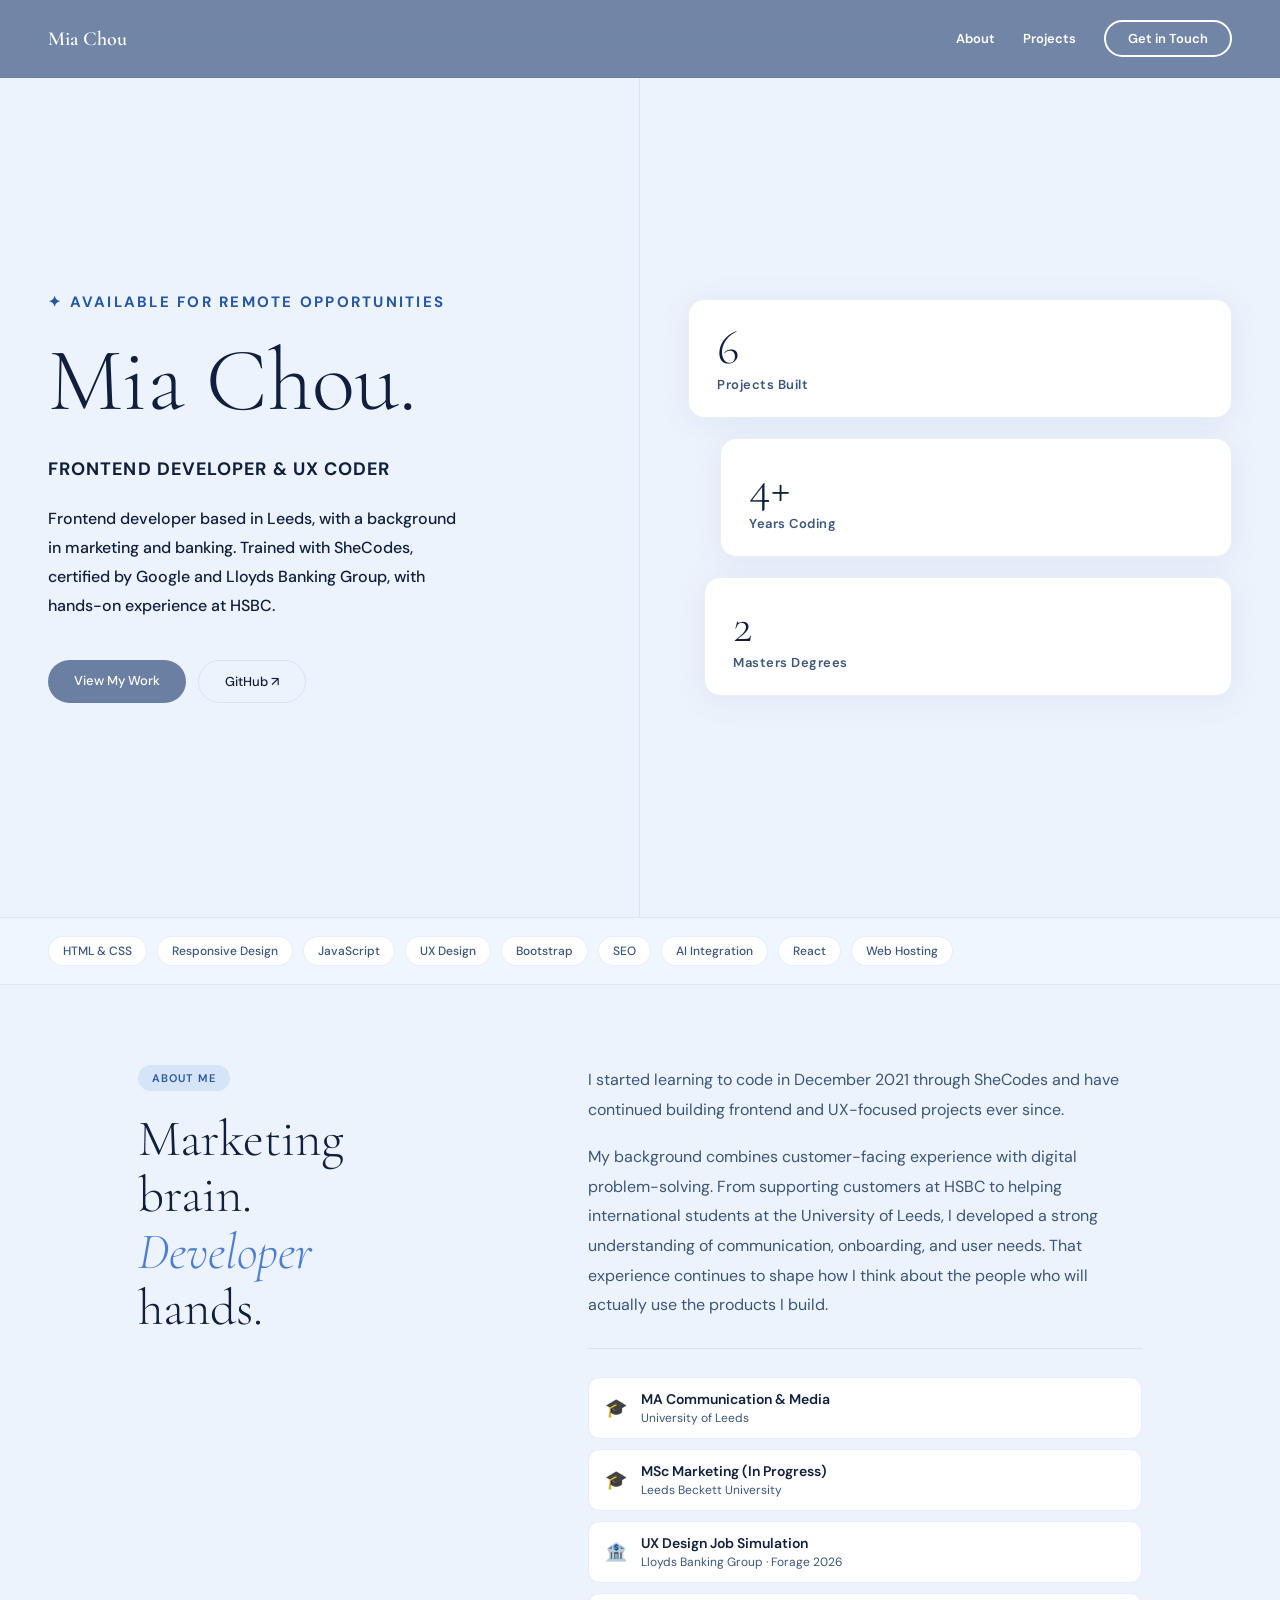
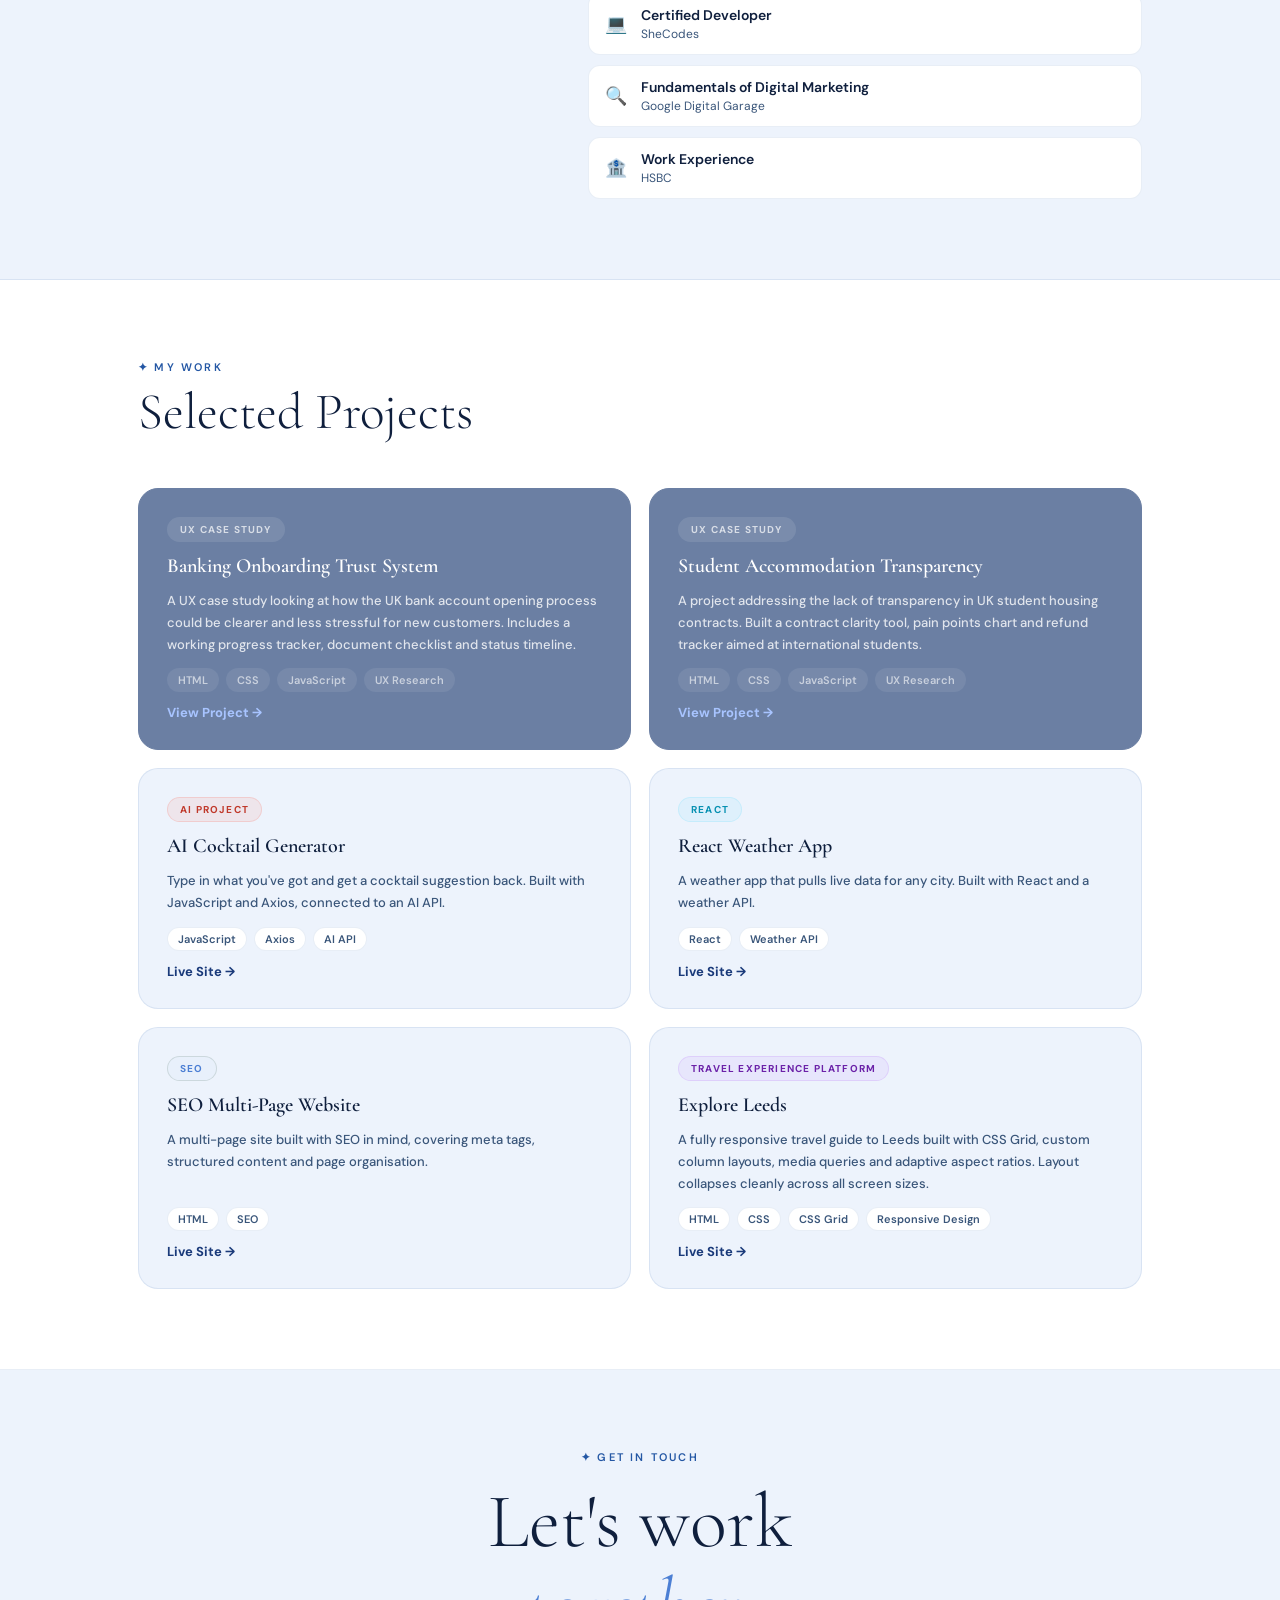
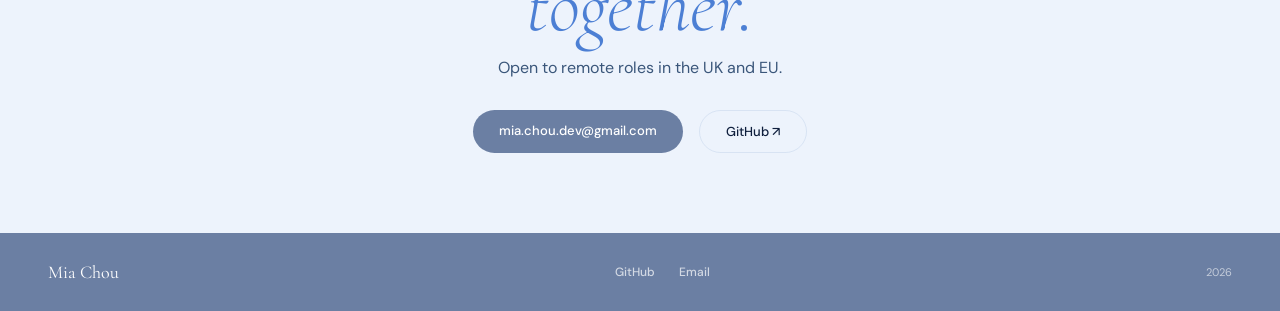
==== index.html @ 25f8f803 "Add files via upload" ====
<!DOCTYPE html>
<html lang="en">
<head>
  <meta charset="UTF-8">
  <meta name="viewport" content="width=device-width, initial-scale=1.0">
  <title>Mia Chou — Frontend Developer</title>
  <link rel="preconnect" href="https://fonts.googleapis.com">
  <link href="https://fonts.googleapis.com/css2?family=Cormorant+Garamond:ital,wght@0,300;0,400;0,600;1,300;1,400&family=DM+Sans:wght@300;400;500;600&display=swap" rel="stylesheet">
  <style>
    *, *::before, *::after { box-sizing: border-box; margin: 0; padding: 0; }
    :root {
      --bg:#EDF3FC; --surface:#FFFFFF; --surface-2:#F0F6FF;
      --ink:#0F1F3D; --ink-mid:#3A567A; --muted:#7A96BB;
      --rose:#2457A4; --rose-pale:#D6E4F7;
      --sage:#4C7FD4; --sage-pale:#E8F0FB;
      --border:rgba(36,87,164,0.1); --shadow:0 4px 32px rgba(36,87,164,0.08);
    }
    html { scroll-behavior: smooth; } a { -webkit-tap-highlight-color: transparent; }
    body { font-family: 'DM Sans', sans-serif; background: var(--bg); color: var(--ink); overflow-x: hidden; font-weight: 400; }

    .nav { display:flex; justify-content:space-between; align-items:center; padding:20px 48px; background:rgba(107,127,163,0.95); backdrop-filter:blur(12px); border-bottom:1px solid var(--border); position:sticky; top:0; z-index:100; }
    .nav-logo { font-family:'Cormorant Garamond',serif; font-size:20px; font-weight:600; color:#ffffff; text-decoration:none; }
    .nav-links { display:flex; align-items:center; gap:28px; }
    .nav-links a, .nav-links a:link, .nav-links a:visited, .nav-links a:active { font-size:13px; font-weight:600; color:#ffffff; text-decoration:none; transition:color 0.2s; } .nav-links a:hover { color:rgba(255,255,255,0.7); }
    .nav-links a:hover { color:var(--ink); }
    .nav-cta, .nav-cta:link, .nav-cta:visited, .nav-cta:hover, .nav-cta:active { background:transparent!important; color:#ffffff!important; padding:8px 22px!important; border-radius:100px!important; font-size:13px!important; font-weight:600!important; border:2px solid #ffffff!important; text-decoration:none!important; }
    .nav-cta:hover { background:var(--rose)!important; }

    .hero { min-height:calc(100vh - 61px); display:grid; grid-template-columns:1fr 1fr; }
    .hero-left { padding:80px 48px; display:flex; flex-direction:column; justify-content:center; border-right:1px solid var(--border); }
    .hero-eyebrow { font-size:15px; font-weight:700; letter-spacing:0.15em; text-transform:uppercase; color:var(--rose); margin-bottom:24px; animation:fadeUp 0.8s ease both; }
    .hero-title { font-family:'Cormorant Garamond',serif; font-size:clamp(52px,7vw,96px); font-weight:300; line-height:1.0; color:var(--ink); margin-bottom:32px; animation:fadeUp 0.8s ease 0.1s both; }
    .hero-title-italic { font-family:'Cormorant Garamond',serif; font-weight:300; color:var(--ink); }
    .hero-role { font-size:18px; font-weight:700; color:var(--ink); letter-spacing:0.06em; text-transform:uppercase; margin-bottom:24px; animation:fadeUp 0.8s ease 0.3s both; }
    .hero-desc { font-size:16px; line-height:1.8; color:var(--ink); font-weight:500; max-width:420px; margin-bottom:40px; animation:fadeUp 0.8s ease 0.4s both; }
    .hero-actions { display:flex; gap:12px; flex-wrap:wrap; animation:fadeUp 0.8s ease 0.5s both; }
    .btn-primary { background:#6B7FA3; color:#fff; padding:12px 26px; border-radius:100px; font-size:13px; font-weight:500; text-decoration:none; transition:background 0.2s,transform 0.2s; }
    .btn-primary:hover { background:#5A6E92; transform:translateY(-2px); }
    .btn-ghost { background:transparent; color:var(--ink); padding:12px 26px; border-radius:100px; border:1px solid var(--border); font-size:13px; font-weight:500; text-decoration:none; transition:border-color 0.2s,transform 0.2s; }
    .btn-ghost:hover { border-color:var(--ink); transform:translateY(-2px); }

    .hero-right { display:flex; flex-direction:column; padding:80px 48px; gap:20px; justify-content:center; animation:fadeUp 0.8s ease 0.3s both; }
    .hero-stat-card { background:var(--surface); border:1px solid var(--border); border-radius:16px; padding:24px 28px; box-shadow:var(--shadow); transition:transform 0.3s; }
    .hero-stat-card:hover { transform:translateY(-3px); }
    .hero-stat-card:nth-child(2) { margin-left:32px; }
    .hero-stat-card:nth-child(3) { margin-left:16px; }
    .stat-num { font-family:'Cormorant Garamond',serif; font-size:48px; font-weight:300; color:var(--ink); line-height:1; margin-bottom:4px; }
    .stat-label { font-size:13px; color:var(--ink-mid); font-weight:600; letter-spacing:0.04em; }

    .skills-strip { border-top:1px solid var(--border); border-bottom:1px solid var(--border); padding:18px 48px; display:flex; gap:10px; flex-wrap:wrap; background:var(--surface-2); }
    .skill-pill { font-size:12px; font-weight:500; padding:6px 14px; border-radius:100px; border:1px solid var(--border); background:var(--surface); color:var(--ink-mid); }

    .container { max-width:1100px; margin:0 auto; padding:0 48px; }
    .section { padding:80px 0; border-bottom:1px solid var(--border); }
    .section-eyebrow { font-size:11px; font-weight:600; letter-spacing:0.2em; text-transform:uppercase; color:var(--rose); margin-bottom:10px; }
    .section-title { font-family:'Cormorant Garamond',serif; font-size:clamp(32px,4vw,52px); font-weight:300; line-height:1.1; color:var(--ink); margin-bottom:48px; }

    .about-grid { display:grid; grid-template-columns:1fr 1.5fr; gap:80px; align-items:start; }
    .about-left { position:sticky; top:80px; }
    .about-tag { display:inline-block; font-size:11px; font-weight:600; letter-spacing:0.1em; text-transform:uppercase; padding:6px 14px; background:var(--rose-pale); color:var(--rose); border-radius:100px; margin-bottom:20px; }
    .about-big { font-family:'Cormorant Garamond',serif; font-size:clamp(32px,4vw,52px); font-weight:300; line-height:1.1; color:var(--ink); }
    .about-big em { font-style:italic; color:var(--sage); }
    .about-right p { font-size:16px; line-height:1.85; color:var(--ink-mid); font-weight:400; margin-bottom:18px; }
    .about-creds { display:flex; flex-direction:column; gap:10px; margin-top:28px; padding-top:28px; border-top:1px solid var(--border); }
    .cred-row { display:flex; align-items:center; gap:14px; padding:12px 16px; background:var(--surface); border:1px solid var(--border); border-radius:12px; transition:border-color 0.3s; }
    .cred-row:hover { border-color:var(--rose); }
    .cred-emoji { font-size:18px; }
    .cred-text { font-size:14px; font-weight:600; color:var(--ink); }
    .cred-sub { font-size:12px; color:var(--ink-mid); margin-top:2px; font-weight:400; }

    .projects-section { background:var(--surface); }
    .projects-grid { display:grid; grid-template-columns:repeat(2,1fr); gap:18px; }
    .project-card { border:1px solid var(--border); border-radius:20px; padding:28px; display:flex; flex-direction:column; gap:12px; background:var(--bg); opacity:0; transform:translateY(24px); transition:opacity 0.6s ease,transform 0.6s ease,border-color 0.3s,box-shadow 0.3s; }
    .project-card.visible { opacity:1; transform:none; }
    .project-card:hover { border-color:var(--rose); box-shadow:0 8px 40px rgba(196,112,90,0.1); }
    .project-card.dark { background:#6B7FA3; border-color:#6B7FA3; }
    .project-card.dark h3 { color:#fff; }
    .project-card.dark p { color:rgba(255,255,255,0.8); font-weight:500; }
    .project-card.dark .project-tag { background:rgba(255,255,255,0.1); color:rgba(255,255,255,0.7); border-color:transparent; }
    .project-card.dark .project-techs span { background:rgba(255,255,255,0.08); color:rgba(255,255,255,0.6); border-color:transparent; }
    .project-card.dark .project-link { color:#A8C4FF; font-weight:700; }
    .project-card.dark:hover { border-color:var(--rose); }
    .project-tag { display:inline-block; font-size:10px; font-weight:700; letter-spacing:0.12em; text-transform:uppercase; padding:5px 12px; border-radius:100px; background:var(--rose-pale); color:var(--rose); border:1px solid rgba(196,112,90,0.2); width:fit-content; }
    .project-tag.react { background:rgba(97,218,251,0.1); color:#0891b2; border-color:rgba(97,218,251,0.2); }
    .project-tag.js { background:rgba(234,179,8,0.1); color:#854d0e; border-color:rgba(234,179,8,0.2); }
    .project-tag.seo { background:var(--sage-pale); color:var(--sage); border-color:rgba(90,122,101,0.2); }
    .project-tag.travel { background:rgba(168,85,247,0.08); color:#6b21a8; border-color:rgba(168,85,247,0.15); }
    .project-tag.ai { background:rgba(245,69,45,0.08); color:#c0392b; border-color:rgba(245,69,45,0.15); }
    .project-card h3 { font-family:'Cormorant Garamond',serif; font-size:20px; font-weight:600; line-height:1.2; color:var(--ink); }
    .project-card p { font-size:13px; line-height:1.7; color:var(--ink-mid); font-weight:500; flex:1; }
    .project-techs { display:flex; flex-wrap:wrap; gap:7px; }
    .project-techs span { font-size:11px; font-weight:600; padding:4px 10px; border-radius:100px; background:var(--surface); color:var(--ink-mid); border:1px solid var(--border); }
    .project-link { font-size:13px; font-weight:700; color:#1A3A7A; text-decoration:none; transition:letter-spacing 0.2s; margin-top:auto; }
    .project-link:hover { letter-spacing:0.08em; }

    .contact-section { text-align:center; padding:80px 48px; }
    .contact-title { font-family:'Cormorant Garamond',serif; font-size:clamp(40px,6vw,80px); font-weight:300; line-height:1.1; color:var(--ink); margin-bottom:8px; }
    .contact-title em { font-style:italic; color:var(--sage); }
    .contact-sub { font-size:16px; color:var(--ink-mid); font-weight:400; margin-bottom:32px; }
    .contact-links { display:flex; justify-content:center; gap:16px; flex-wrap:wrap; }

    .footer { background:#6B7FA3; padding:28px 48px; display:flex; justify-content:space-between; align-items:center; flex-wrap:wrap; gap:12px; }
    .footer-name { font-family:'Cormorant Garamond',serif; font-size:18px; font-weight:400; color:#fff; }
    .footer-links { display:flex; gap:24px; }
    .footer-links a { font-size:12px; color:rgba(255,255,255,0.7); text-decoration:none; font-weight:500; transition:color 0.2s; }
    .footer-links a:hover { color:#fff; }
    .footer-copy { font-size:11px; color:rgba(255,255,255,0.6); }

    @keyframes fadeUp { from{opacity:0;transform:translateY(20px)} to{opacity:1;transform:none} }

    @media(max-width:768px) {
      .hero{grid-template-columns:1fr} .hero-right{display:none} .hero-left{border-right:none; padding:60px 24px;}
      .about-grid{grid-template-columns:1fr;gap:40px} .about-left{position:static}
      .projects-grid{grid-template-columns:1fr}
      .nav{padding:18px 24px} .skills-strip{padding:16px 24px}
      .container{padding:0 24px} .footer{flex-direction:column;text-align:center;padding:24px;}
    }
  </style>
</head>
<body>

  <nav class="nav">
    <a href="#" class="nav-logo">Mia Chou</a>
    <div class="nav-links">
      <a href="#about">About</a>
      <a href="#projects">Projects</a>
      <a href="#contact" class="nav-cta">Get in Touch</a>
    </div>
  </nav>

  <section class="hero">
    <div class="hero-left">
      <p class="hero-eyebrow">✦ Available for Remote Opportunities</p>
      <h1 class="hero-title">Mia <span class="hero-title-italic">Chou.</span></h1>
      <p class="hero-role">Frontend Developer & UX Coder</p>
      <p class="hero-desc">Frontend developer based in Leeds, with a background in marketing and banking. Trained with SheCodes, certified by Google and Lloyds Banking Group, with hands-on experience at HSBC.</p>
      <div class="hero-actions">
        <a href="#projects" class="btn-primary">View My Work</a>
        <a href="https://github.com/mia-chou" target="_blank" class="btn-ghost">GitHub ↗</a>
      </div>
    </div>
    <div class="hero-right">
      <div class="hero-stat-card"><div class="stat-num">6</div><div class="stat-label">Projects Built</div></div>
      <div class="hero-stat-card"><div class="stat-num">4+</div><div class="stat-label">Years Coding</div></div>
      <div class="hero-stat-card"><div class="stat-num">2</div><div class="stat-label">Masters Degrees</div></div>
    </div>
  </section>

  <div class="skills-strip">
    <div class="skill-pill">HTML & CSS</div><div class="skill-pill">Responsive Design</div>
    <div class="skill-pill">JavaScript</div><div class="skill-pill">UX Design</div>
    <div class="skill-pill">Bootstrap</div><div class="skill-pill">SEO</div>
    <div class="skill-pill">AI Integration</div><div class="skill-pill">React</div>
    <div class="skill-pill">Web Hosting</div>
  </div>

  <section class="section" id="about">
    <div class="container">
      <div class="about-grid">
        <div class="about-left">
          <span class="about-tag">About Me</span>
          <h2 class="about-big">Marketing<br>brain.<br><em>Developer</em><br>hands.</h2>
        </div>
        <div class="about-right">
          <p>I started learning to code in December 2021 through SheCodes and have continued building frontend and UX-focused projects ever since.</p>
          <p>My background combines customer-facing experience with digital problem-solving. From supporting customers at HSBC to helping international students at the University of Leeds, I developed a strong understanding of communication, onboarding, and user needs. That experience continues to shape how I think about the people who will actually use the products I build.</p>
          <div class="about-creds">
            <div class="cred-row"><span class="cred-emoji">🎓</span><div><div class="cred-text">MA Communication & Media</div><div class="cred-sub">University of Leeds</div></div></div>
            <div class="cred-row"><span class="cred-emoji">🎓</span><div><div class="cred-text">MSc Marketing (In Progress)</div><div class="cred-sub">Leeds Beckett University</div></div></div>
            <div class="cred-row"><span class="cred-emoji">🏦</span><div><div class="cred-text">UX Design Job Simulation</div><div class="cred-sub">Lloyds Banking Group · Forage 2026</div></div></div>
            <div class="cred-row"><span class="cred-emoji">💻</span><div><div class="cred-text">Certified Developer</div><div class="cred-sub">SheCodes</div></div></div>
            <div class="cred-row"><span class="cred-emoji">🔍</span><div><div class="cred-text">Fundamentals of Digital Marketing</div><div class="cred-sub">Google Digital Garage</div></div></div>
            <div class="cred-row"><span class="cred-emoji">🏦</span><div><div class="cred-text">Work Experience</div><div class="cred-sub">HSBC</div></div></div>
          </div>
        </div>
      </div>
    </div>
  </section>

  <section class="section projects-section" id="projects">
    <div class="container">
      <p class="section-eyebrow">✦ My Work</p>
      <h2 class="section-title">Selected Projects</h2>
      <div class="projects-grid">
        <div class="project-card dark"><div class="project-tag">UX Case Study</div><h3>Banking Onboarding Trust System</h3><p>A UX case study looking at how the UK bank account opening process could be clearer and less stressful for new customers. Includes a working progress tracker, document checklist and status timeline.</p><div class="project-techs"><span>HTML</span><span>CSS</span><span>JavaScript</span><span>UX Research</span></div><a href="banking.html" class="project-link">View Project →</a></div>
        <div class="project-card dark"><div class="project-tag">UX Case Study</div><h3>Student Accommodation Transparency</h3><p>A project addressing the lack of transparency in UK student housing contracts. Built a contract clarity tool, pain points chart and refund tracker aimed at international students.</p><div class="project-techs"><span>HTML</span><span>CSS</span><span>JavaScript</span><span>UX Research</span></div><a href="project-a.html" class="project-link">View Project →</a></div>
        <div class="project-card"><div class="project-tag ai">AI Project</div><h3>AI Cocktail Generator</h3><p>Type in what you've got and get a cocktail suggestion back. Built with JavaScript and Axios, connected to an AI API.</p><div class="project-techs"><span>JavaScript</span><span>Axios</span><span>AI API</span></div><a href="https://cocktail-generator-project.netlify.app/" target="_blank" class="project-link">Live Site →</a></div>
        <div class="project-card"><div class="project-tag react">React</div><h3>React Weather App</h3><p>A weather app that pulls live data for any city. Built with React and a weather API.</p><div class="project-techs"><span>React</span><span>Weather API</span></div><a href="https://react-weather-clima-app.netlify.app/" target="_blank" class="project-link">Live Site →</a></div>

        <div class="project-card"><div class="project-tag seo">SEO</div><h3>SEO Multi-Page Website</h3><p>A multi-page site built with SEO in mind, covering meta tags, structured content and page organisation.</p><div class="project-techs"><span>HTML</span><span>SEO</span></div><a href="https://seo-multiple-page-project.netlify.app/" target="_blank" class="project-link">Live Site →</a></div>
        <div class="project-card"><div class="project-tag travel">Travel Experience Platform</div><h3>Explore Leeds</h3><p>A fully responsive travel guide to Leeds built with CSS Grid, custom column layouts, media queries and adaptive aspect ratios. Layout collapses cleanly across all screen sizes.</p><div class="project-techs"><span>HTML</span><span>CSS</span><span>CSS Grid</span><span>Responsive Design</span></div><a href="https://leeds-travel-project.netlify.app/" target="_blank" class="project-link">Live Site →</a></div>
      </div>
    </div>
  </section>

  <section class="contact-section" id="contact">
    <p class="section-eyebrow" style="margin-bottom:16px;">✦ Get In Touch</p>
    <h2 class="contact-title">Let's work<br><em>together.</em></h2>
    <p class="contact-sub">Open to remote roles in the UK and EU.</p>
    <div class="contact-links">
      <a href="mailto:mia.chou.dev@gmail.com" class="btn-primary">mia.chou.dev@gmail.com</a>
      <a href="https://github.com/mia-chou" target="_blank" class="btn-ghost">GitHub ↗</a>
    </div>
  </section>

  <footer class="footer">
    <span class="footer-name">Mia Chou</span>
    <div class="footer-links">
      <a href="https://github.com/mia-chou" target="_blank">GitHub</a>
      <a href="mailto:mia.chou.dev@gmail.com">Email</a>
    </div>
    <span class="footer-copy">2026</span>
  </footer>

  <script>
    const obs = new IntersectionObserver(entries => {
      entries.forEach(e => { if (e.isIntersecting) e.target.classList.add('visible'); });
    }, { threshold: 0.08 });
    document.querySelectorAll('.project-card').forEach((card, i) => {
      card.style.transitionDelay = `${i * 0.06}s`;
      obs.observe(card);
    });
  </script>
</body>
</html>
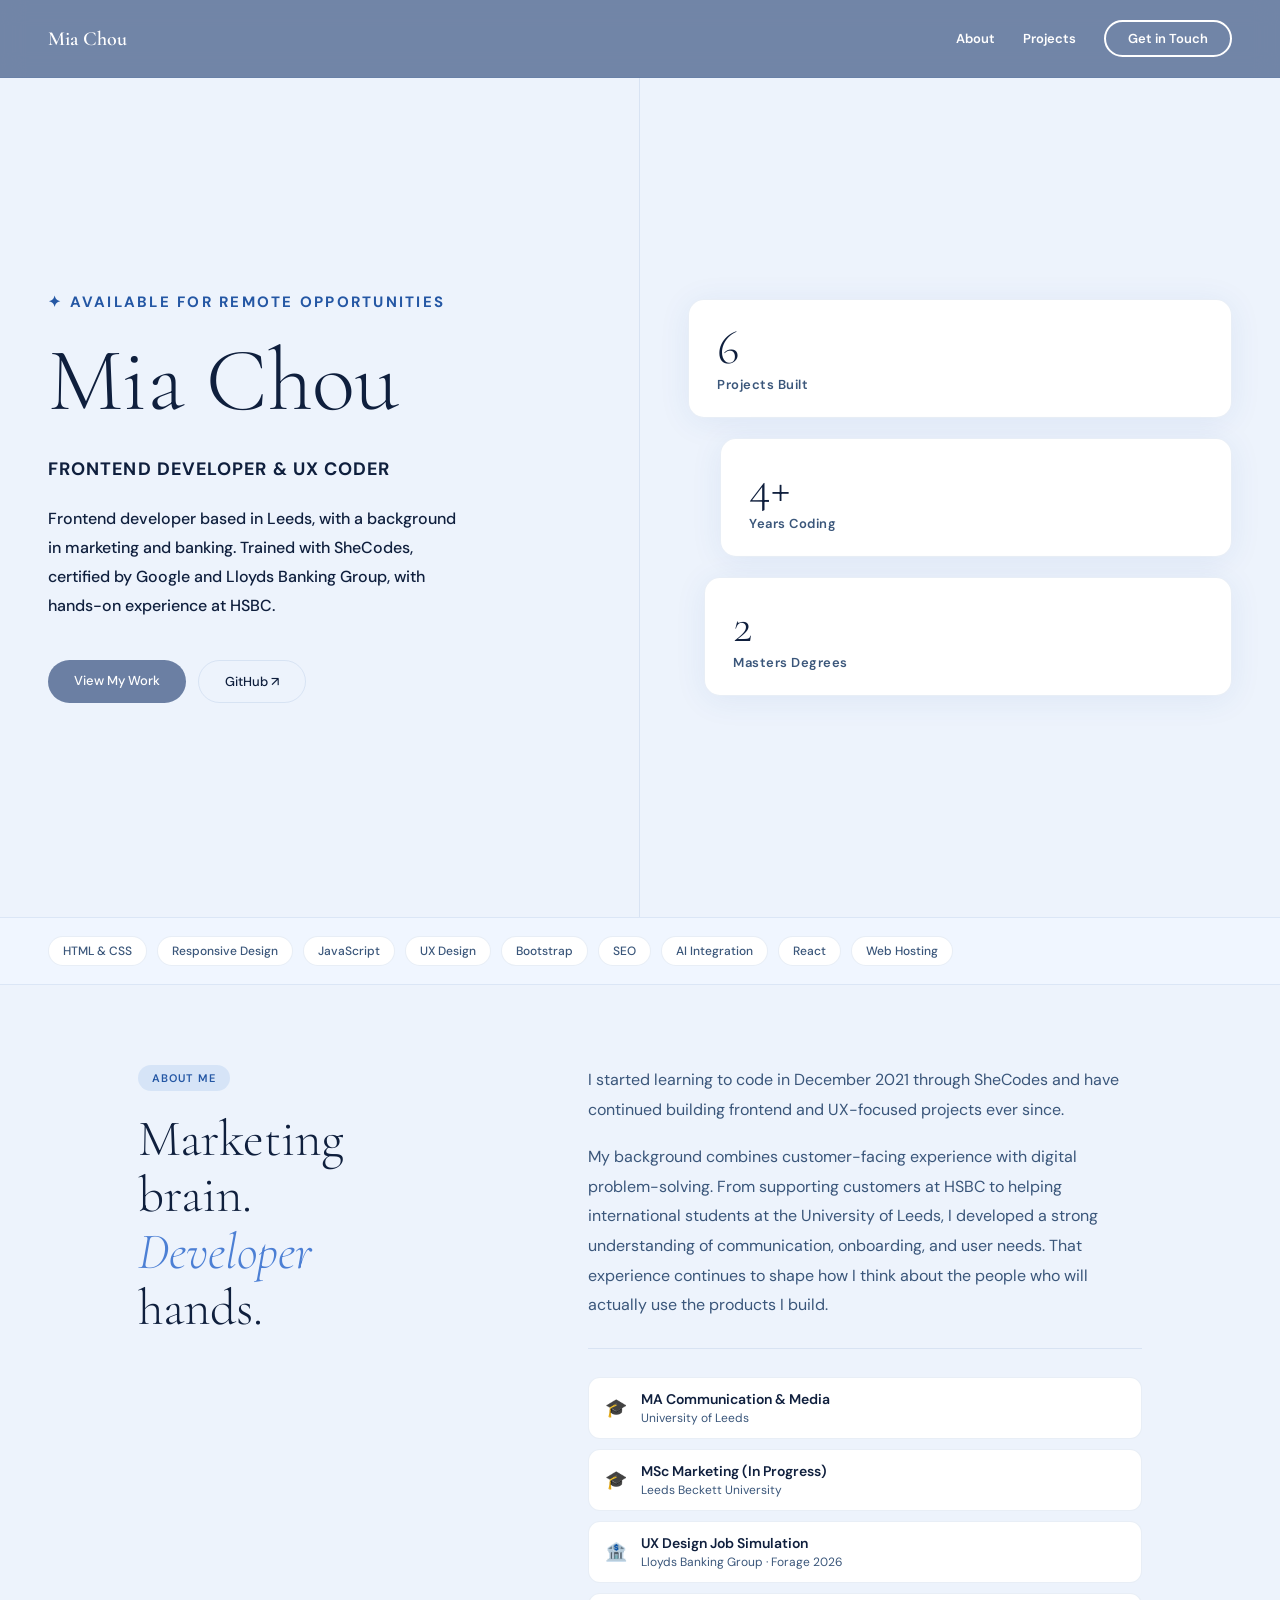
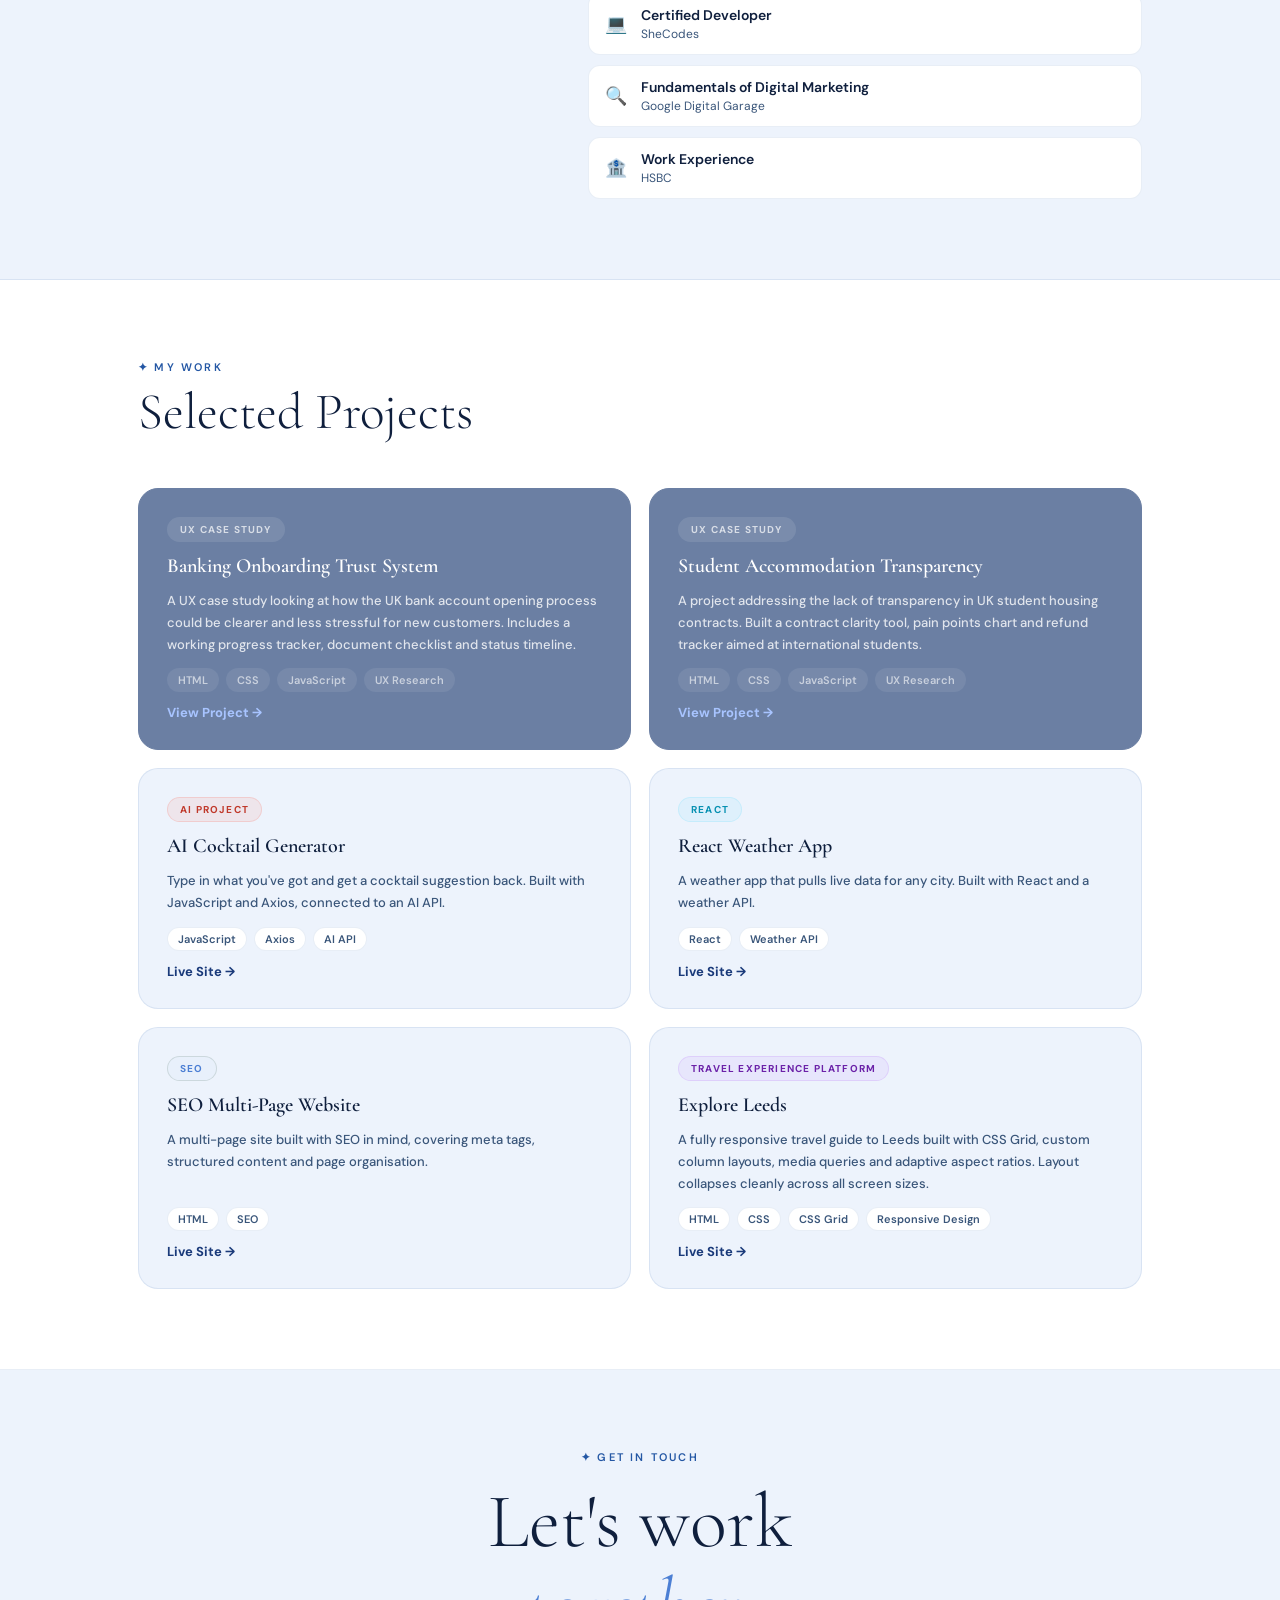
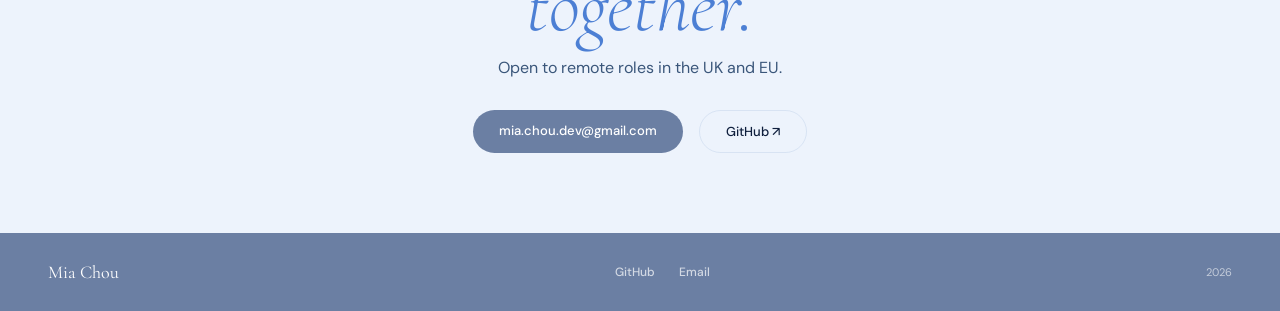
==== commit 526e1b37: "Update index.html" ====
--- a/index.html
+++ b/index.html
@@ -131,7 +131,7 @@
   <section class="hero">
     <div class="hero-left">
       <p class="hero-eyebrow">✦ Available for Remote Opportunities</p>
-      <h1 class="hero-title">Mia <span class="hero-title-italic">Chou.</span></h1>
+      <h1 class="hero-title">Mia <span class="hero-title-italic">Chou </span></h1>
       <p class="hero-role">Frontend Developer & UX Coder</p>
       <p class="hero-desc">Frontend developer based in Leeds, with a background in marketing and banking. Trained with SheCodes, certified by Google and Lloyds Banking Group, with hands-on experience at HSBC.</p>
       <div class="hero-actions">
@@ -183,7 +183,7 @@
       <h2 class="section-title">Selected Projects</h2>
       <div class="projects-grid">
         <div class="project-card dark"><div class="project-tag">UX Case Study</div><h3>Banking Onboarding Trust System</h3><p>A UX case study looking at how the UK bank account opening process could be clearer and less stressful for new customers. Includes a working progress tracker, document checklist and status timeline.</p><div class="project-techs"><span>HTML</span><span>CSS</span><span>JavaScript</span><span>UX Research</span></div><a href="banking.html" class="project-link">View Project →</a></div>
-        <div class="project-card dark"><div class="project-tag">UX Case Study</div><h3>Student Accommodation Transparency</h3><p>A project addressing the lack of transparency in UK student housing contracts. Built a contract clarity tool, pain points chart and refund tracker aimed at international students.</p><div class="project-techs"><span>HTML</span><span>CSS</span><span>JavaScript</span><span>UX Research</span></div><a href="project-a.html" class="project-link">View Project →</a></div>
+        <div class="project-card dark"><div class="project-tag">UX Case Study</div><h3>Student Accommodation Transparency</h3><p>A project addressing the lack of transparency in UK student housing contracts. Built a contract clarity tool, pain points chart and refund tracker aimed at international students.</p><div class="project-techs"><span>HTML</span><span>CSS</span><span>JavaScript</span><span>UX Research</span></div><a href="accommodation.html" class="project-link">View Project →</a></div>
         <div class="project-card"><div class="project-tag ai">AI Project</div><h3>AI Cocktail Generator</h3><p>Type in what you've got and get a cocktail suggestion back. Built with JavaScript and Axios, connected to an AI API.</p><div class="project-techs"><span>JavaScript</span><span>Axios</span><span>AI API</span></div><a href="https://cocktail-generator-project.netlify.app/" target="_blank" class="project-link">Live Site →</a></div>
         <div class="project-card"><div class="project-tag react">React</div><h3>React Weather App</h3><p>A weather app that pulls live data for any city. Built with React and a weather API.</p><div class="project-techs"><span>React</span><span>Weather API</span></div><a href="https://react-weather-clima-app.netlify.app/" target="_blank" class="project-link">Live Site →</a></div>
 
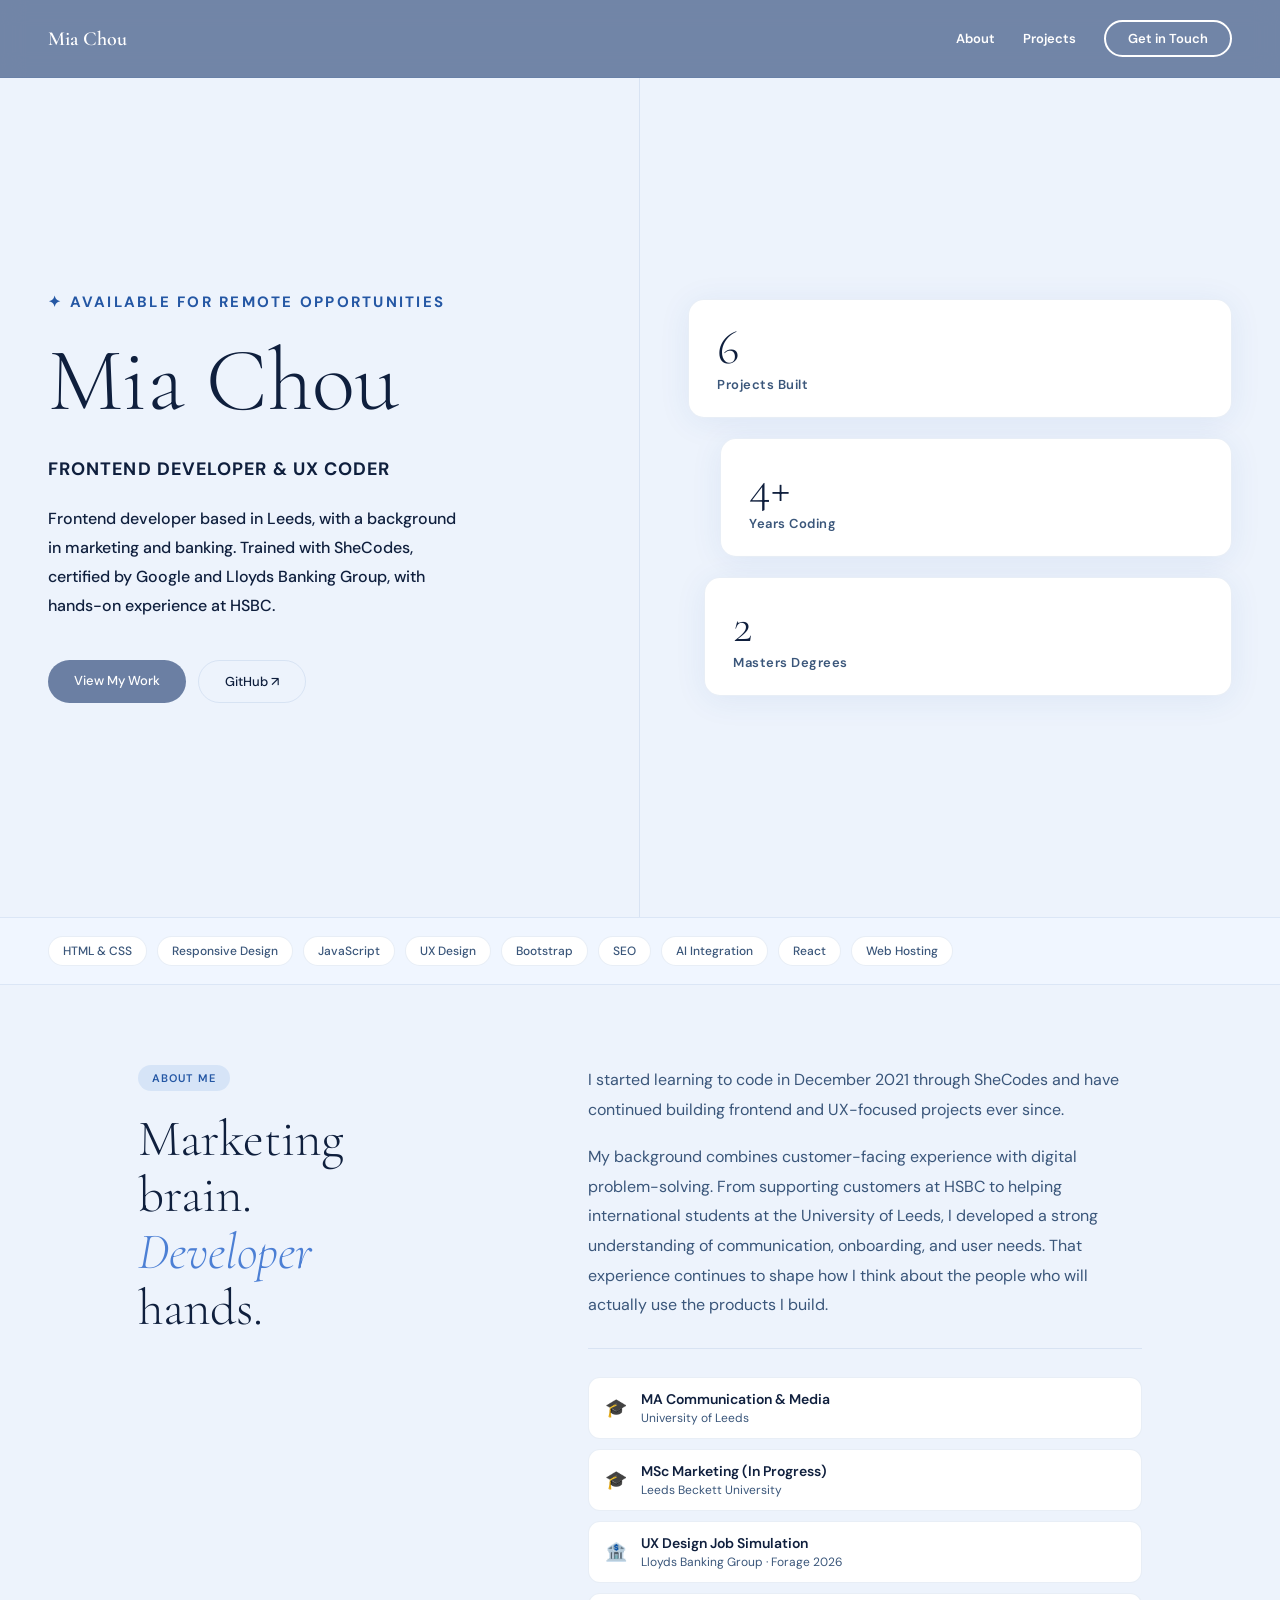
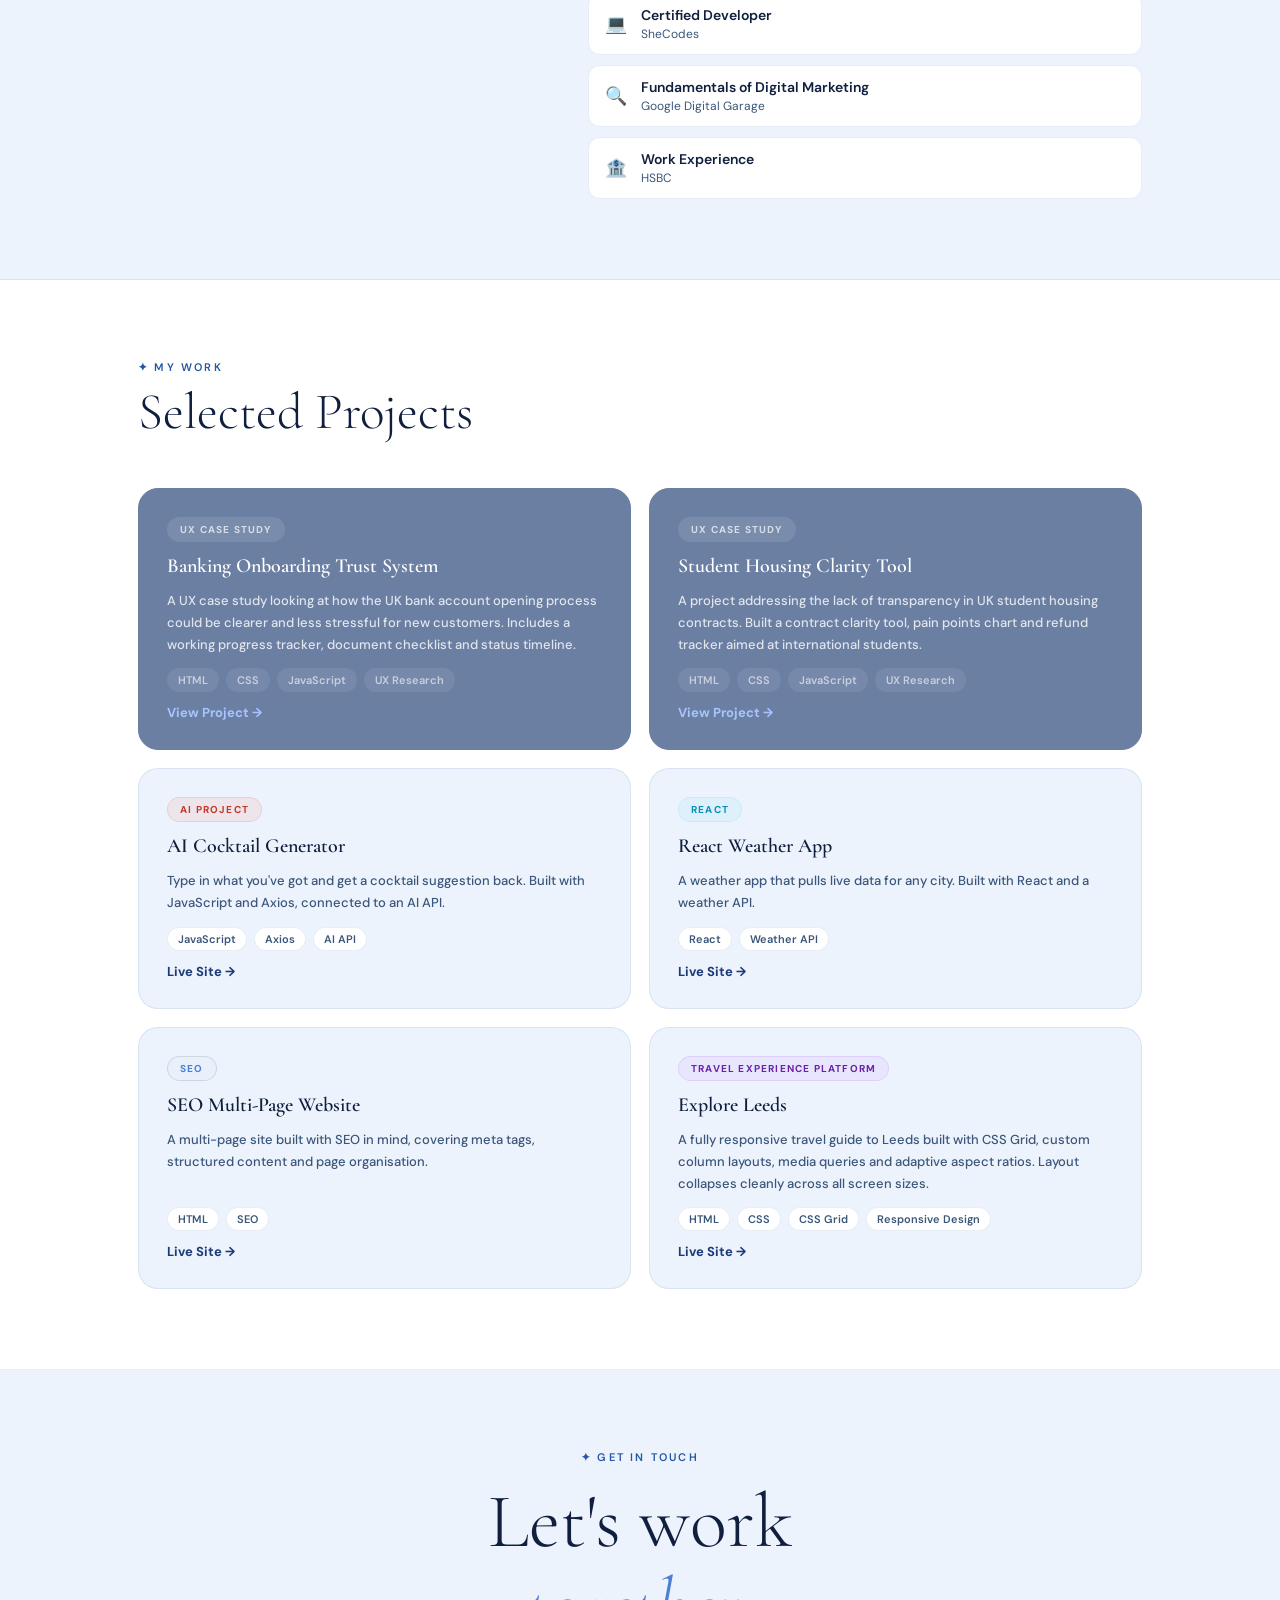
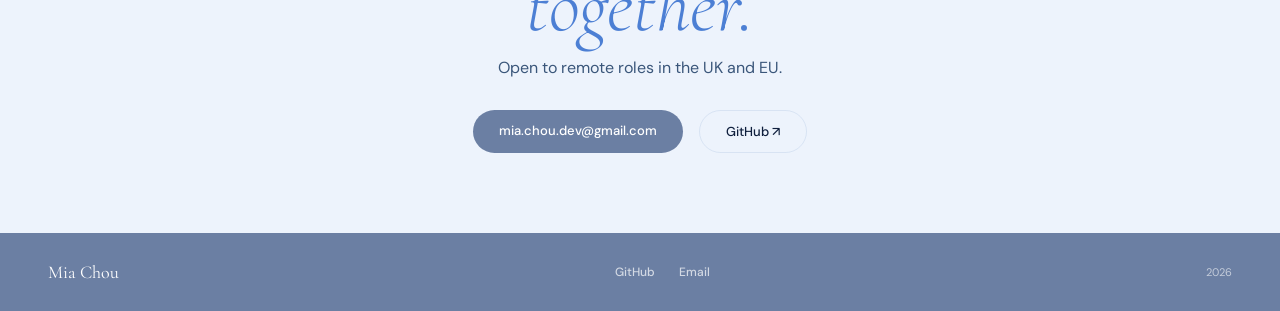
==== commit e354cde5: "Update index.html" ====
--- a/index.html
+++ b/index.html
@@ -183,12 +183,12 @@
       <h2 class="section-title">Selected Projects</h2>
       <div class="projects-grid">
         <div class="project-card dark"><div class="project-tag">UX Case Study</div><h3>Banking Onboarding Trust System</h3><p>A UX case study looking at how the UK bank account opening process could be clearer and less stressful for new customers. Includes a working progress tracker, document checklist and status timeline.</p><div class="project-techs"><span>HTML</span><span>CSS</span><span>JavaScript</span><span>UX Research</span></div><a href="banking.html" class="project-link">View Project →</a></div>
-        <div class="project-card dark"><div class="project-tag">UX Case Study</div><h3>Student Accommodation Transparency</h3><p>A project addressing the lack of transparency in UK student housing contracts. Built a contract clarity tool, pain points chart and refund tracker aimed at international students.</p><div class="project-techs"><span>HTML</span><span>CSS</span><span>JavaScript</span><span>UX Research</span></div><a href="accommodation.html" class="project-link">View Project →</a></div>
+        <div class="project-card dark"><div class="project-tag">UX Case Study</div><h3>Student Housing Clarity Tool</h3><p>A project addressing the lack of transparency in UK student housing contracts. Built a contract clarity tool, pain points chart and refund tracker aimed at international students.</p><div class="project-techs"><span>HTML</span><span>CSS</span><span>JavaScript</span><span>UX Research</span></div><a href="accommodation.html" class="project-link">View Project →</a></div>
         <div class="project-card"><div class="project-tag ai">AI Project</div><h3>AI Cocktail Generator</h3><p>Type in what you've got and get a cocktail suggestion back. Built with JavaScript and Axios, connected to an AI API.</p><div class="project-techs"><span>JavaScript</span><span>Axios</span><span>AI API</span></div><a href="https://cocktail-generator-project.netlify.app/" target="_blank" class="project-link">Live Site →</a></div>
         <div class="project-card"><div class="project-tag react">React</div><h3>React Weather App</h3><p>A weather app that pulls live data for any city. Built with React and a weather API.</p><div class="project-techs"><span>React</span><span>Weather API</span></div><a href="https://react-weather-clima-app.netlify.app/" target="_blank" class="project-link">Live Site →</a></div>
 
         <div class="project-card"><div class="project-tag seo">SEO</div><h3>SEO Multi-Page Website</h3><p>A multi-page site built with SEO in mind, covering meta tags, structured content and page organisation.</p><div class="project-techs"><span>HTML</span><span>SEO</span></div><a href="https://seo-multiple-page-project.netlify.app/" target="_blank" class="project-link">Live Site →</a></div>
-        <div class="project-card"><div class="project-tag travel">Travel Experience Platform</div><h3>Explore Leeds</h3><p>A fully responsive travel guide to Leeds built with CSS Grid, custom column layouts, media queries and adaptive aspect ratios. Layout collapses cleanly across all screen sizes.</p><div class="project-techs"><span>HTML</span><span>CSS</span><span>CSS Grid</span><span>Responsive Design</span></div><a href="https://leeds-travel-project.netlify.app/" target="_blank" class="project-link">Live Site →</a></div>
+        <div class="project-card"><div class="project-tag travel">Travel Experience Platform</div><h3>Explore Leeds</h3><p>A fully responsive travel guide to Leeds built with CSS Grid, custom column layouts, media queries and adaptive aspect ratios. Layout collapses cleanly across all screen sizes.</p><div class="project-techs"><span>HTML</span><span>CSS</span><span>CSS Grid</span><span>Responsive Design</span></div><a href="https://explore-leeds.netlify.app/" target="_blank" class="project-link">Live Site →</a></div>
       </div>
     </div>
   </section>
